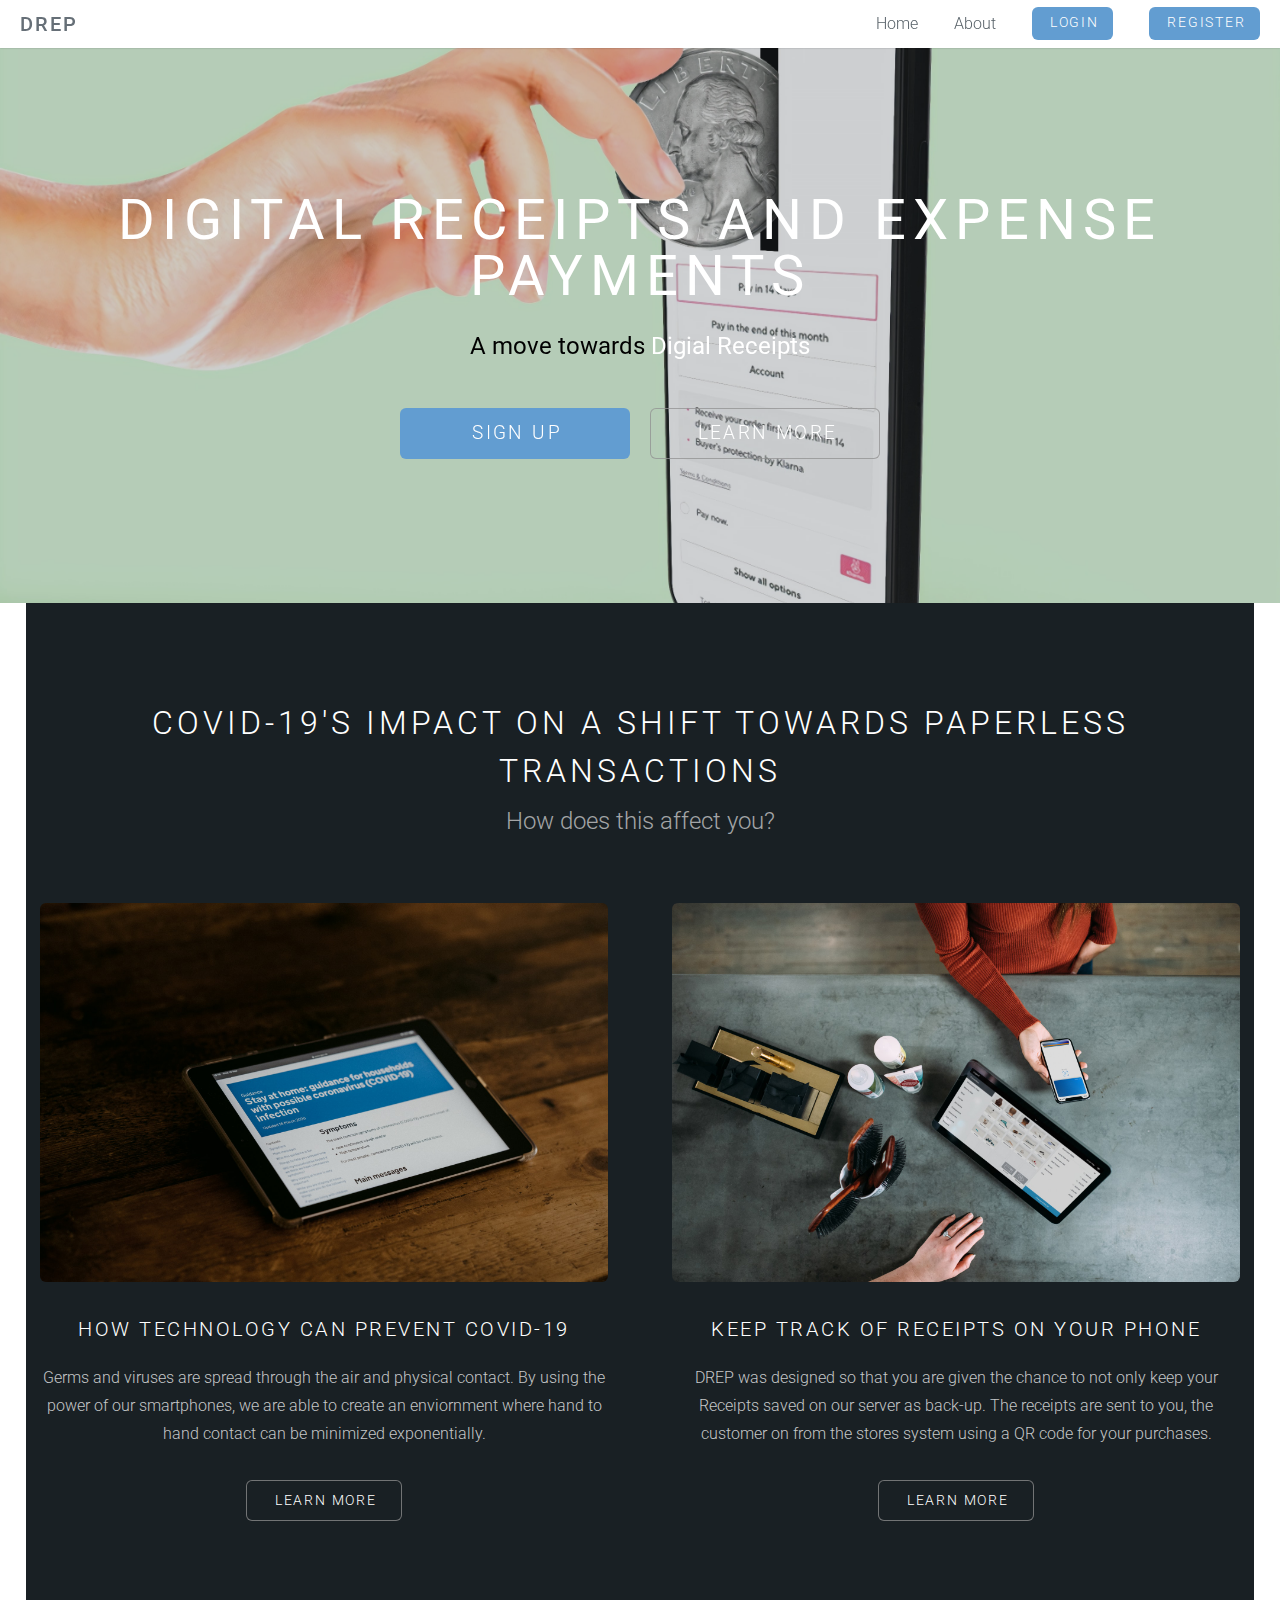
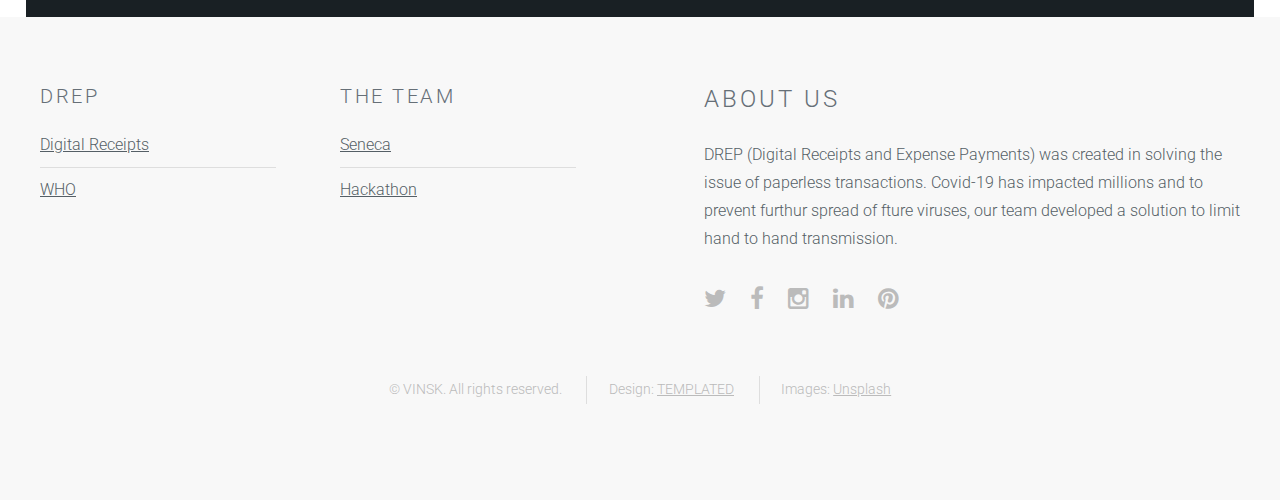
==== statics/index.html @ baed930c "second commit" ====
<!DOCTYPE HTML>
<!--
	Ion by TEMPLATED
	templated.co @templatedco
	Released for free under the Creative Commons Attribution 3.0 license (templated.co/license)
-->
<html>
	<head>
		<title>DREP</title>
		<meta http-equiv="content-type" content="text/html; charset=utf-8" />
		<meta name="description" content="" />
		<meta name="keywords" content="" />
		<!--[if lte IE 8]><script src="js/html5shiv.js"></script><![endif]-->
		<script src="js/jquery.min.js"></script>
		<script src="js/skel.min.js"></script>
		<script src="js/skel-layers.min.js"></script>
		<script src="js/init.js"></script>
<!--		<noscript>-->
			<link rel="stylesheet" href="css/skel.css" />
			<link rel="stylesheet" href="css/style.css" />
			<link rel="stylesheet" href="css/style-xlarge.css" />
<!--		</noscript>-->
	</head>
	<body id="top">

		<!-- Header -->
			<header id="header" class="skel-layers-fixed">
				<h1><a href="index.html">DREP</a></h1>
				<nav id="nav">
					<ul>
						<li><a href="index.html">Home</a></li>
						<li><a href="about.html">About</a></li>
						<li><a href="login.html" class="button special">Login</a></li>
						<li><a href="register.html" class="button special">Register</a></li>
					</ul>
				</nav>
			</header>

		<!-- Banner -->
			<section id="banner">
				<div class="inner">
					<h2>Digital Receipts and Expense Payments</h2>
					<p>A move towards <a href="about.html">Digial Receipts</a></p>
					<ul class="actions">
						<li><a href="register.html" class="button big special">Sign Up</a></li>
						<li><a href="about.html" class="button big alt">Learn More</a></li>
					</ul>
				</div>
			</section>

			
		<!-- Two -->
			<section id="two" class="wrapper style2">
				<header class="major">
					<h2>Covid-19's Impact on a shift towards paperless transactions</h2>
					<p>How does this affect you?</p>
				</header>
				<div class="container">
					<div class="row">
						<div class="6u">
							<section class="special">
								<a target="blank" href="https://www.who.int/" class="image fit"><img src="images/pic01.jpg" alt="" /></a>
								<h3>How Technology Can Prevent Covid-19</h3>
								<p>Germs and viruses are spread through the air and physical contact. By using the power of our smartphones, we are able to create an enviornment where hand to hand contact can be minimized exponentially. </p>
								<ul class="actions">
									<li><a target="blank" href="https://www.who.int/"  class="button alt">Learn More</a></li>
								</ul>
							</section>
						</div>
						<div class="6u">
							<section class="special">
								<a target="blank" href="https://www.usatoday.com/story/money/2019/11/25/receipts-101-digital-receipts-grow-popularity-but-paper-still-king/4180900002/" class="image fit"><img src="images/pic02.jpg" alt="" /></a>
								<h3>Keep Track Of Receipts On Your Phone</h3>
								<p> DREP was designed so that you are given the chance to not only keep your Receipts saved on our server as back-up. The receipts are sent to you, the customer on from the stores system using a QR code for your purchases.</p>
								<ul class="actions">
									<li><a  target="blank" href="https://www.usatoday.com/story/money/2019/11/25/receipts-101-digital-receipts-grow-popularity-but-paper-still-king/4180900002/" class="button alt">Learn More</a></li>
								</ul>
							</section>
						</div>
					</div>
				</div>
			</section>

	
			
		<!-- Footer -->
			<footer id="footer">
				<div class="container">
					<div class="row double">
						<div class="6u">
							<div class="row collapse-at-2">
								<div class="6u">
									<h3>DREP</h3>
									<ul class="alt">
										<li><a target="_blank" href="https://www.usatoday.com/story/money/2019/11/25/receipts-101-digital-receipts-grow-popularity-but-paper-still-king/4180900002/">Digital Receipts</a></li>
										<li><a  target="_blank" href="https://www.who.int/">WHO</a></li>
									</ul>
								</div>
								<div class="6u">
									<h3>The Team</h3>
									<ul class="alt">
										<li><a target="_blank" href="https://www.senecacollege.ca/home.html">Seneca</a></li>
										<li><a target="_blank"  href="https://www.senecacollege.ca/school/software-design-and-data-science/seneca-hackathon.html">Hackathon</a></li>
									</ul>
								</div>
							</div>
						</div>
						<div class="6u">
							<h2>About Us </h2>
							<p>DREP (Digital Receipts and Expense Payments) was created in solving the issue of paperless transactions. Covid-19 has impacted millions and to prevent furthur spread of fture viruses, our team developed a solution to limit hand to hand transmission.</p>
							<ul class="icons">
								<li><a href="#" class="icon fa-twitter"><span class="label">Twitter</span></a></li>
								<li><a href="#" class="icon fa-facebook"><span class="label">Facebook</span></a></li>
								<li><a href="#" class="icon fa-instagram"><span class="label">Instagram</span></a></li>
								<li><a href="#" class="icon fa-linkedin"><span class="label">LinkedIn</span></a></li>
								<li><a href="#" class="icon fa-pinterest"><span class="label">Pinterest</span></a></li>
							</ul>
						</div>
					</div>
					<ul class="copyright">
						<li>&copy; VINSK. All rights reserved.</li>
						<li>Design: <a href="http://templated.co">TEMPLATED</a></li>
						<li>Images: <a href="http://unsplash.com">Unsplash</a></li>
					</ul>
				</div>
			</footer>

	</body>
</html>
---- statics/css/skel.css ----
/* Resets (http://meyerweb.com/eric/tools/css/reset/ | v2.0 | 20110126 | License: none (public domain)) */

	html,body,div,span,applet,object,iframe,h1,h2,h3,h4,h5,h6,p,blockquote,pre,a,abbr,acronym,address,big,cite,code,del,dfn,em,img,ins,kbd,q,s,samp,small,strike,strong,sub,sup,tt,var,b,u,i,center,dl,dt,dd,ol,ul,li,fieldset,form,label,legend,table,caption,tbody,tfoot,thead,tr,th,td,article,aside,canvas,details,embed,figure,figcaption,footer,header,hgroup,menu,nav,output,ruby,section,summary,time,mark,audio,video{margin:0;padding:0;border:0;font-size:100%;font:inherit;vertical-align:baseline;}article,aside,details,figcaption,figure,footer,header,hgroup,menu,nav,section{display:block;}body{line-height:1;}ol,ul{list-style:none;}blockquote,q{quotes:none;}blockquote:before,blockquote:after,q:before,q:after{content:'';content:none;}table{border-collapse:collapse;border-spacing:0;}body{-webkit-text-size-adjust:none}

/* Box Model */

	*, *:before, *:after {
		-moz-box-sizing: border-box;
		-webkit-box-sizing: border-box;
		box-sizing: border-box;
	}

/* Container */

	body {
		/* min-width: (containers) */
		min-width: 1200px;

	}

	.container {
		margin-left: auto;
		margin-right: auto;
		
		/* width: (containers) */
		width: 1200px;
	}

	/* Modifiers */
	
		.container.small {
			/* width: (containers) * 0.75; */
			width: 900px;
		}

		.container.big {
			width: 100%;

			/* max-width: (containers) * 1.25; */
			max-width: 1500px;

			/* min-width: (containers); */
			min-width: 1200px;
		}

/* Grid */

	.\31 2u { width: 100% }
	.\31 1u { width: 91.6666666667% }
	.\31 0u { width: 83.3333333333% }
	.\39 u { width: 75% }
	.\38 u { width: 66.6666666667% }
	.\37 u { width: 58.3333333333% }
	.\36 u { width: 50% }
	.\35 u { width: 41.6666666667% }
	.\34 u { width: 33.3333333333% }
	.\33 u { width: 25% }
	.\32 u { width: 16.6666666667% }
	.\31 u { width: 8.3333333333% }
	.\-11u { margin-left: 91.6666666667% }
	.\-10u { margin-left: 83.3333333333% }
	.\-9u { margin-left: 75% }
	.\-8u { margin-left: 66.6666666667% }
	.\-7u { margin-left: 58.3333333333% }
	.\-6u { margin-left: 50% }
	.\-5u { margin-left: 41.6666666667% }
	.\-4u { margin-left: 33.3333333333% }
	.\-3u { margin-left: 25% }
	.\-2u { margin-left: 16.6666666667% }
	.\-1u { margin-left: 8.3333333333% }

	/* Rows */

		.row > * {
			float: left;
		}

		.row:after {
			content: '';
			display: block;
			clear: both;
			height: 0;
		}

		.row:first-child > * {
			padding-top: 0 !important;
		}

		.row.uniform > * > :first-child {
			margin-top: 0;
		}

		.row.uniform > * > :last-child {
			margin-bottom: 0;
		}

		/* Normal */

			.row > * {
				/* padding-left: (gutters.vertical) */
				padding-left: 4em;
			}

			.row + .row > * {
				/* padding: (gutters.horizontal) 0 0 (gutters.vertical) */
				padding: 0 0 0 4em;
			}

			.row {
				/* margin-left: -(gutters.vertical) */
				margin-left: -4em;
			}

			.row + .row.uniform > * {
				/* padding: (gutters.vertical) 0 0 (gutters.vertical) */
				padding: 4em 0 0 4em;
			}

		/* Flush */

			.row.flush > * {
				padding-left: 0;
			}

			.row + .row.flush > * {
				padding: 0;
			}

			.row.flush {
				margin-left: 0;
			}

			.row + .row.uniform.flush > * {
				padding: 0;
			}

		/* Quarter */

			.row.quarter > * {
				/* padding-left: (gutters.vertical * 0.25) */
				padding-left: 1em;
			}

			.row + .row.quarter > * {
				/* padding: (gutters.horizontal * 0.25) 0 0 (gutters.vertical * 0.25) */
				padding: 0 0 0 1em;
			}

			.row.quarter {
				/* margin-left: -(gutters.vertical * 0.25) */
				margin-left: -1em;
			}

			.row + .row.uniform.quarter > * {
				/* padding: (gutters.vertical * 0.25) 0 0 (gutters.vertical * 0.25) */
				padding: 1em 0 0 1em;
			}

		/* Half */

			.row.half > * {
				/* padding-left: (gutters.vertical * 0.5) */
				padding-left: 2em;
			}

			.row + .row.half > * {
				/* padding: (gutters.horizontal * 0.5) 0 0 (gutters.vertical * 0.5) */
				padding: 0 0 0 2em;
			}

			.row.half {
				/* margin-left: -(gutters.vertical * 0.5) */
				margin-left: -2em;
			}

			.row + .row.uniform.half > * {
				/* padding: (gutters.vertical * 0.5) 0 0 (gutters.vertical * 0.5) */
				padding: 2em 0 0 2em;
			}

		/* One and (a) Half */

			.row.oneandhalf > * {
				/* padding-left: (gutters.vertical * 1.5) */
				padding-left: 6em;
			}

			.row + .row.oneandhalf > * {
				/* padding: (gutters.horizontal * 1.5) 0 0 (gutters.vertical * 1.5) */
				padding: 0 0 0 6em;
			}

			.row.oneandhalf {
				/* margin-left: -(gutters.vertical * 1.5) */
				margin-left: -6em;
			}

			.row + .row.uniform.oneandhalf > * {
				/* padding: (gutters.vertical * 1.5) 0 0 (gutters.vertical * 1.5) */
				padding: 6em 0 0 6em;
			}

		/* Double */

			.row.double > * {
				/* padding-left: (gutters.vertical * 2) */
				padding-left: 8em;
			}

			.row + .row.double > * {
				/* padding: (gutters.horizontal * 2) 0 0 (gutters.vertical * 2) */
				padding: 0 0 0 8em;
			}

			.row.double {
				/* margin-left: -(gutters.vertical * 2) */
				margin-left: -8em;
			}

			.row + .row.uniform.double > * {
				/* padding: (gutters.vertical * 2) 0 0 (gutters.vertical * 2) */
				padding: 8em 0 0 8em;
			}

			.inner p {
				color: black;
				font-weight: 400;
			}
	
			.inner h2{
				color: black;
				font-weight: 400;
			}
---- statics/css/style.css ----
@charset "UTF-8";
@import url(font-awesome.min.css);
@import url("http://fonts.googleapis.com/css?family=Roboto:500,300");

/*
	Ion by TEMPLATED
	templated.co @templatedco
	Released for free under the Creative Commons Attribution 3.0 license (templated.co/license)
*/

/* Basic */

	body {
		background: #fff;
	}

	body, input, select, textarea {
		color: #555f66;
		font-family: "Roboto", Helvetica, sans-serif;
		font-size: 14pt;
		font-weight: 300;
		line-height: 1.75em;
	}

	a {
		color: #629DD1;
		text-decoration: underline;
	}

		a:hover {
			text-decoration: none;
		}

	strong, b {
		color: #666f77;
		font-weight: 500;
	}

	em, i {
		font-style: italic;
	}

	p {
		margin: 0 0 2em 0;
	}

	h1, h2, h3, h4, h5, h6 {
		color: #666f77;
		font-weight: 300;
		line-height: 1em;
		margin: 0 0 1em 0;
		text-transform: uppercase;
		letter-spacing: 0.125em;
	}

		h1 a, h2 a, h3 a, h4 a, h5 a, h6 a {
			color: inherit;
			text-decoration: none;
		}

	h2 {
		font-size: 1.5em;
		line-height: 1.5em;
	}

	h3 {
		font-size: 1.25em;
		line-height: 1.5em;
	}

	h4 {
		font-size: 1em;
		line-height: 1.5em;
	}

	h5 {
		font-size: 0.9em;
		line-height: 1.5em;
	}

	h6 {
		font-size: 0.7em;
		line-height: 1.5em;
	}

	sub {
		font-size: 0.8em;
		position: relative;
		top: 0.5em;
	}

	sup {
		font-size: 0.8em;
		position: relative;
		top: -0.5em;
	}

	hr {
		border: 0;
		border-bottom: solid 1px rgba(144, 144, 144, 0.25);
		margin: 3em 0;
	}

		hr.major {
			margin: 2em 0 5em 0;
		}

	blockquote {
		border-left: solid 4px rgba(144, 144, 144, 0.25);
		font-style: italic;
		margin: 0 0 2em 0;
		padding: 0.5em 0 0.5em 2em;
	}

	code {
		background: rgba(144, 144, 144, 0.075);
		border-radius: 6px;
		border: solid 1px rgba(144, 144, 144, 0.25);
		font-family: "Courier New", monospace;
		font-size: 0.9em;
		margin: 0 0.25em;
		padding: 0.25em 0.65em;
	}

	pre {
		-webkit-overflow-scrolling: touch;
		font-family: "Courier New", monospace;
		font-size: 0.9em;
		margin: 0 0 2em 0;
		overflow-x: auto;
	}

		pre code {
			display: block;
			line-height: 1.75em;
			padding: 1em 1.5em;
		}

	.align-left {
		text-align: left;
	}

	.align-center {
		text-align: center;
	}

	.align-right {
		text-align: right;
	}

/* Section/Article */

	section.special, article.special {
		text-align: center;
	}

	header p {
		color: #bbb;
		position: relative;
		margin: 0 0 1.5em 0;
	}

	header h2 + p {
		font-size: 1.25em;
		margin-top: -1em;
		line-height: 1.5em;
	}

	header h3 + p {
		font-size: 1.1em;
		margin-top: -0.85em;
		line-height: 1.5em;
	}

	header h4 + p,
	header h5 + p,
	header h6 + p {
		font-size: 0.9em;
		margin-top: -0.75em;
		line-height: 1.5em;
	}

	header.major {
		text-align: center;
		margin: 0 0 4em 0;
	}

		header.major h2 {
			font-size: 2em;
		}

		header.major h2 + p {
			font-size: 1.5em;
			margin: -1em 0 2em 0;
		}

/* Form */

.wrapper {
	margin-left: 2%;
	margin-right: 2%;
}

/* Box */

	.box {
		border-radius: 6px;
		border: solid 1px rgba(144, 144, 144, 0.25);
		margin-bottom: 2em;
		padding: 3em 2em;
	}

		.box > :last-child,
		.box > :last-child > :last-child,
		.box > :last-child > :last-child > :last-child {
			margin-bottom: 0;
		}

		.box.alt {
			border: 0;
			border-radius: 0;
			padding: 0;
		}

/* Icon */

	.icon {
		text-decoration: none;
		border-bottom: none;
		position: relative;
	}

		.icon:before {
			-moz-osx-font-smoothing: grayscale;
			-webkit-font-smoothing: antialiased;
			font-family: FontAwesome;
			font-style: normal;
			font-weight: normal;
			text-transform: none !important;
		}

		.icon > .label {
			display: none;
		}

		.icon.major {
			display: inline-block;
			margin: 0 0 1.25em 0;
			color: #ffffff;
			background: #629DD1;
			width: 3em;
			height: 3em;
			font-size: 2em;
			text-align: center;
			line-height: 3em;
			border-radius: 100%;
			box-shadow: 0 0 0 10px #fff, 0 0 0 11px rgba(144, 144, 144, 0.25);
		}

/* Image */

	.image {
		border-radius: 6px;
		border: 0;
		display: inline-block;
		position: relative;
	}

		.image img {
			border-radius: 6px;
			display: block;
		}

		.image.left {
			float: left;
			padding: 0 1.5em 1em 0;
			top: 0.25em;
		}

		.image.right {
			float: right;
			padding: 0 0 1em 1.5em;
			top: 0.25em;
		}

		.image.fit {
			display: block;
			margin: 0 0 2em 0;
			width: 100%;
		}

			.image.fit img {
				display: block;
				width: 100%;
			}

/* List */

	ol {
		list-style: decimal;
		margin: 0 0 2em 0;
		padding-left: 1.25em;
	}

		ol li {
			padding-left: 0.25em;
		}

	ul {
		list-style: disc;
		margin: 0 0 2em 0;
		padding-left: 1em;
	}

		ul li {
			padding-left: 0.5em;
		}

		ul.alt {
			list-style: none;
			padding-left: 0;
		}

			ul.alt li {
				border-top: solid 1px rgba(144, 144, 144, 0.25);
				padding: 0.5em 0;
			}

				ul.alt li:first-child {
					border-top: 0;
					padding-top: 0;
				}

		ul.icons {
			cursor: default;
			list-style: none;
			padding-left: 0;
		}

			ul.icons li {
				display: inline-block;
				padding: 0 1.25em 0 0;
			}

				ul.icons li:last-child {
					padding-right: 0;
				}

				ul.icons li .icon:before {
					font-size: 1.5em;
				}

		ul.actions {
			cursor: default;
			list-style: none;
			padding-left: 0;
		}

			ul.actions li {
				display: inline-block;
				padding: 0 1em 0 0;
				vertical-align: middle;
			}

				ul.actions li:last-child {
					padding-right: 0;
				}

			ul.actions.small li {
				padding: 0 0.5em 0 0;
			}

			ul.actions.vertical li {
				display: block;
				padding: 1em 0 0 0;
			}

				ul.actions.vertical li:first-child {
					padding-top: 0;
				}

				ul.actions.vertical li > * {
					margin-bottom: 0;
				}

			ul.actions.vertical.small li {
				padding: 0.5em 0 0 0;
			}

				ul.actions.vertical.small li:first-child {
					padding-top: 0;
				}

			ul.actions.fit {
				display: table;
				margin-left: -1em;
				padding: 0;
				table-layout: fixed;
				width: calc(100% + 1em);
			}

				ul.actions.fit li {
					display: table-cell;
					padding: 0 0 0 1em;
				}

					ul.actions.fit li > * {
						margin-bottom: 0;
					}

				ul.actions.fit.small {
					margin-left: -0.5em;
					width: calc(100% + 0.5em);
				}

					ul.actions.fit.small li {
						padding: 0 0 0 0.5em;
					}

	dl {
		margin: 0 0 2em 0;
	}

/* Table */

	.table-wrapper {
		-webkit-overflow-scrolling: touch;
		overflow-x: auto;
	}

	table {
		margin: 0 0 2em 0;
		width: 100%;
	}

		table tbody tr {
			border: solid 1px rgba(144, 144, 144, 0.25);
			border-left: 0;
			border-right: 0;
		}

			table tbody tr:nth-child(2n + 1) {
				background-color: rgba(144, 144, 144, 0.075);
			}

		table td {
			padding: 0.75em 0.75em;
		}

		table th {
			color: #666f77;
			font-size: 0.9em;
			font-weight: 500;
			padding: 0 0.75em 0.75em 0.75em;
			text-align: left;
		}

		table thead {
			border-bottom: solid 2px rgba(144, 144, 144, 0.25);
		}

		table tfoot {
			border-top: solid 2px rgba(144, 144, 144, 0.25);
		}

		table.alt {
			border-collapse: separate;
		}

			table.alt tbody tr td {
				border: solid 1px rgba(144, 144, 144, 0.25);
				border-left-width: 0;
				border-top-width: 0;
			}

				table.alt tbody tr td:first-child {
					border-left-width: 1px;
				}

			table.alt tbody tr:first-child td {
				border-top-width: 1px;
			}

			table.alt thead {
				border-bottom: 0;
			}

			table.alt tfoot {
				border-top: 0;
			}

/* Button */

	input[type="submit"],
	input[type="reset"],
	input[type="button"],
	.button {
		-moz-appearance: none;
		-webkit-appearance: none;
		-o-appearance: none;
		-ms-appearance: none;
		appearance: none;
		-moz-transition: background-color 0.2s ease-in-out, color 0.2s ease-in-out;
		-webkit-transition: background-color 0.2s ease-in-out, color 0.2s ease-in-out;
		-o-transition: background-color 0.2s ease-in-out, color 0.2s ease-in-out;
		-ms-transition: background-color 0.2s ease-in-out, color 0.2s ease-in-out;
		transition: background-color 0.2s ease-in-out, color 0.2s ease-in-out;
		background-color: #192024;
		border-radius: 6px;
		border: 0;
		color: #ffffff !important;
		cursor: pointer;
		display: inline-block;
		font-weight: 300;
		text-transform: uppercase;
		letter-spacing: 0.125em;
		font-size: 0.9em;
		height: 2.85em;
		line-height: 2.85em;
		padding: 0 1.75em;
		text-align: center;
		text-decoration: none;
		white-space: nowrap;
		text-indent: 0.25em;
	}

		input[type="submit"]:hover,
		input[type="reset"]:hover,
		input[type="button"]:hover,
		.button:hover {
			background-color: #232d33;
		}

		input[type="submit"]:active,
		input[type="reset"]:active,
		input[type="button"]:active,
		.button:active {
			background-color: #0f1315;
		}

		input[type="submit"].icon,
		input[type="reset"].icon,
		input[type="button"].icon,
		.button.icon {
			padding-left: 1.35em;
		}

			input[type="submit"].icon:before,
			input[type="reset"].icon:before,
			input[type="button"].icon:before,
			.button.icon:before {
				margin-right: 0.5em;
			}

		input[type="submit"].fit,
		input[type="reset"].fit,
		input[type="button"].fit,
		.button.fit {
			display: block;
			margin: 0 0 1em 0;
			width: 100%;
		}

		input[type="submit"].small,
		input[type="reset"].small,
		input[type="button"].small,
		.button.small {
			font-size: 0.7em;
		}

		input[type="submit"].big,
		input[type="reset"].big,
		input[type="button"].big,
		.button.big {
			font-size: 1.2em;
			height: 2.65em;
			line-height: 2.65em;
		}

		input[type="submit"].alt,
		input[type="reset"].alt,
		input[type="button"].alt,
		.button.alt {
			background-color: transparent;
			box-shadow: inset 0 0 0 1px rgba(144, 144, 144, 0.25);
			color: #666f77 !important;
		}

			input[type="submit"].alt:hover,
			input[type="reset"].alt:hover,
			input[type="button"].alt:hover,
			.button.alt:hover {
				background-color: rgba(144, 144, 144, 0.075);
			}

			input[type="submit"].alt:active,
			input[type="reset"].alt:active,
			input[type="button"].alt:active,
			.button.alt:active {
				background-color: rgba(144, 144, 144, 0.2);
			}

			input[type="submit"].alt.icon:before,
			input[type="reset"].alt.icon:before,
			input[type="button"].alt.icon:before,
			.button.alt.icon:before {
				color: #bbb;
			}

		input[type="submit"].special,
		input[type="reset"].special,
		input[type="button"].special,
		.button.special {
			background-color: #629DD1;
			color: #ffffff !important;
		}

			input[type="submit"].special:hover,
			input[type="reset"].special:hover,
			input[type="button"].special:hover,
			.button.special:hover {
				background-color: #76a9d7;
			}

			input[type="submit"].special:active,
			input[type="reset"].special:active,
			input[type="button"].special:active,
			.button.special:active {
				background-color: #4e91cb;
			}

		input[type="submit"].disabled, input[type="submit"]:disabled,
		input[type="reset"].disabled,
		input[type="reset"]:disabled,
		input[type="button"].disabled,
		input[type="button"]:disabled,
		.button.disabled,
		.button:disabled {
			background-color: #555f66 !important;
			box-shadow: inset 0 -0.15em 0 0 rgba(0, 0, 0, 0.15);
			color: #fff !important;
			cursor: default;
			opacity: 0.25;
		}

/* Wrapper */

	.wrapper {
		padding: 6em 0 4em 0;
	}

		.wrapper.style1 {
			background: #fff;
			color: #555f66;
		}

		.wrapper.style2 {
			background: #192024;
			color: #c5c7c8;
		}

			.wrapper.style2 h2, .wrapper.style2 h3, .wrapper.style2 h4, .wrapper.style2 h5, .wrapper.style2 h6 {
				color: #ffffff;
			}

			.wrapper.style2 header p {
				color: #a3a5a7;
			}

			.wrapper.style2 .button.alt {
				box-shadow: inset 0 0 0 1px rgba(144, 144, 144, 0.75);
				color: #ffffff !important;
			}

				.wrapper.style2 .button.alt:hover {
					background-color: rgba(144, 144, 144, 0.275);
				}

				.wrapper.style2 .button.alt:active {
					background-color: rgba(144, 144, 144, 0.4);
				}

				.wrapper.style2 .button.alt.icon:before {
					color: #a3a5a7;
				}

/* Header */

	#skel-layers-wrapper {
		padding-top: 3em;
	}

	#header {
		background: #fff;
		color: #555f66;
		cursor: default;
		height: 3em;
		left: 0;
		line-height: 3em;
		position: fixed;
		top: 0;
		width: 100%;
		z-index: 10000;
		box-shadow: 0 0 0.1em 0 rgba(0, 0, 0, 0.25);
	}

		#header h1 {
			color: #666f77;
			font-weight: 500;
			height: inherit;
			left: 1.25em;
			line-height: inherit;
			margin: 0;
			padding: 0;
			position: absolute;
			top: 0;
		}

			#header h1 a {
				font-size: 1.25em;
			}

		#header nav {
			height: inherit;
			line-height: inherit;
			position: absolute;
			right: 1.25em;
			top: 0;
			vertical-align: middle;
		}

			#header nav > ul {
				list-style: none;
				margin: 0;
				padding-left: 0;
			}

				#header nav > ul > li {
					border-radius: 6px;
					display: inline-block;
					margin-left: 2em;
					padding-left: 0;
				}

					#header nav > ul > li a {
						-moz-transition: color 0.2s ease-in-out;
						-webkit-transition: color 0.2s ease-in-out;
						-o-transition: color 0.2s ease-in-out;
						-ms-transition: color 0.2s ease-in-out;
						transition: color 0.2s ease-in-out;
						color: #555f66;
						display: inline-block;
						text-decoration: none;
					}

						#header nav > ul > li a:hover {
							color: #629DD1;
						}

					#header nav > ul > li:first-child {
						margin-left: 0;
					}

					#header nav > ul > li .button {
						height: 2.25em;
						line-height: 2.25em;
						margin-bottom: 0;
						padding: 0 1em;
						position: relative;
						top: -0.075em;
						vertical-align: middle;
					}

		#header .container {
			position: relative;
		}

			#header .container h1 {
				left: 0;
			}

			#header .container nav {
				right: 0;
			}

/* Banner */

	#banner {
		background-color: #666666;
		background-image: url("../images/banner.jpg");
		background-size: cover;
		background-position: center center;
		background-repeat: no-repeat;
		color: #d8d8d8;
		padding: 14em 0;
		text-align: center;
		position: relative;
	}

		#banner:before {
			content: '';
			position: absolute;
			left: 0;
			top: 0;
			width: 100%;
			height: 100%;
			background: rgba(64, 72, 80, 0.25);
		}

		#banner .inner {
			position: relative;
			z-index: 1;
		}

			#banner .inner :last-child {
				margin-bottom: 0;
			}

		#banner h2, #banner h3, #banner h4, #banner h5, #banner h6 {
			color: #ffffff;
		}

		#banner .button.alt {
			box-shadow: inset 0 0 0 1px rgba(144, 144, 144, 0.75);
			color: #ffffff !important;
		}

			#banner .button.alt:hover {
				background-color: rgba(144, 144, 144, 0.275);
			}

			#banner .button.alt:active {
				background-color: rgba(144, 144, 144, 0.4);
			}

			#banner .button.alt.icon:before {
				color: #c1c1c1;
			}

		#banner .button {
			min-width: 12em;
		}

		#banner h2 {
			font-size: 3.5em;
			line-height: 1em;
			margin: 0 0 0.5em 0;
			padding: 0;
		}

		#banner p {
			font-size: 1.5em;
			margin-bottom: 2em;
		}

			#banner p a {
				color: #ffffff;
				text-decoration: none;
			}

		.inner p {
			color: black;
			font-weight: 400;
		}

		.inner h2{
			color: black;
			font-weight: 400;
		}
		
/* Footer */

	#footer {
		background: #f8f8f8;
		padding: 4em 0 6em 0;
	}

		#footer a {
			color: inherit;
		}

		#footer .copyright {
			color: #bbb;
			font-size: 0.9em;
			margin: 2em 0 0 0;
			padding: 0;
			text-align: center;
		}

			#footer .copyright li {
				border-left: solid 1px rgba(144, 144, 144, 0.25);
				display: inline-block;
				list-style: none;
				margin-left: 1.5em;
				padding-left: 1.5em;
			}

				#footer .copyright li:first-child {
					border-left: 0;
					margin-left: 0;
					padding-left: 0;
				}

		#footer .icons a {
			color: #bbb;
		}
---- statics/css/style-xlarge.css ----
/*
	Ion by TEMPLATED
	templated.co @templatedco
	Released for free under the Creative Commons Attribution 3.0 license (templated.co/license)
*/

/* Basic */

	body, input, select, textarea {
		font-size: 12pt;
	}

/* Banner */

	#banner {
		padding: 9em 0;
	}

	.inner p {
		color: black;
		font-weight: 400;
	}

	.inner h2{
		color: black;
		font-weight: 400;
	}
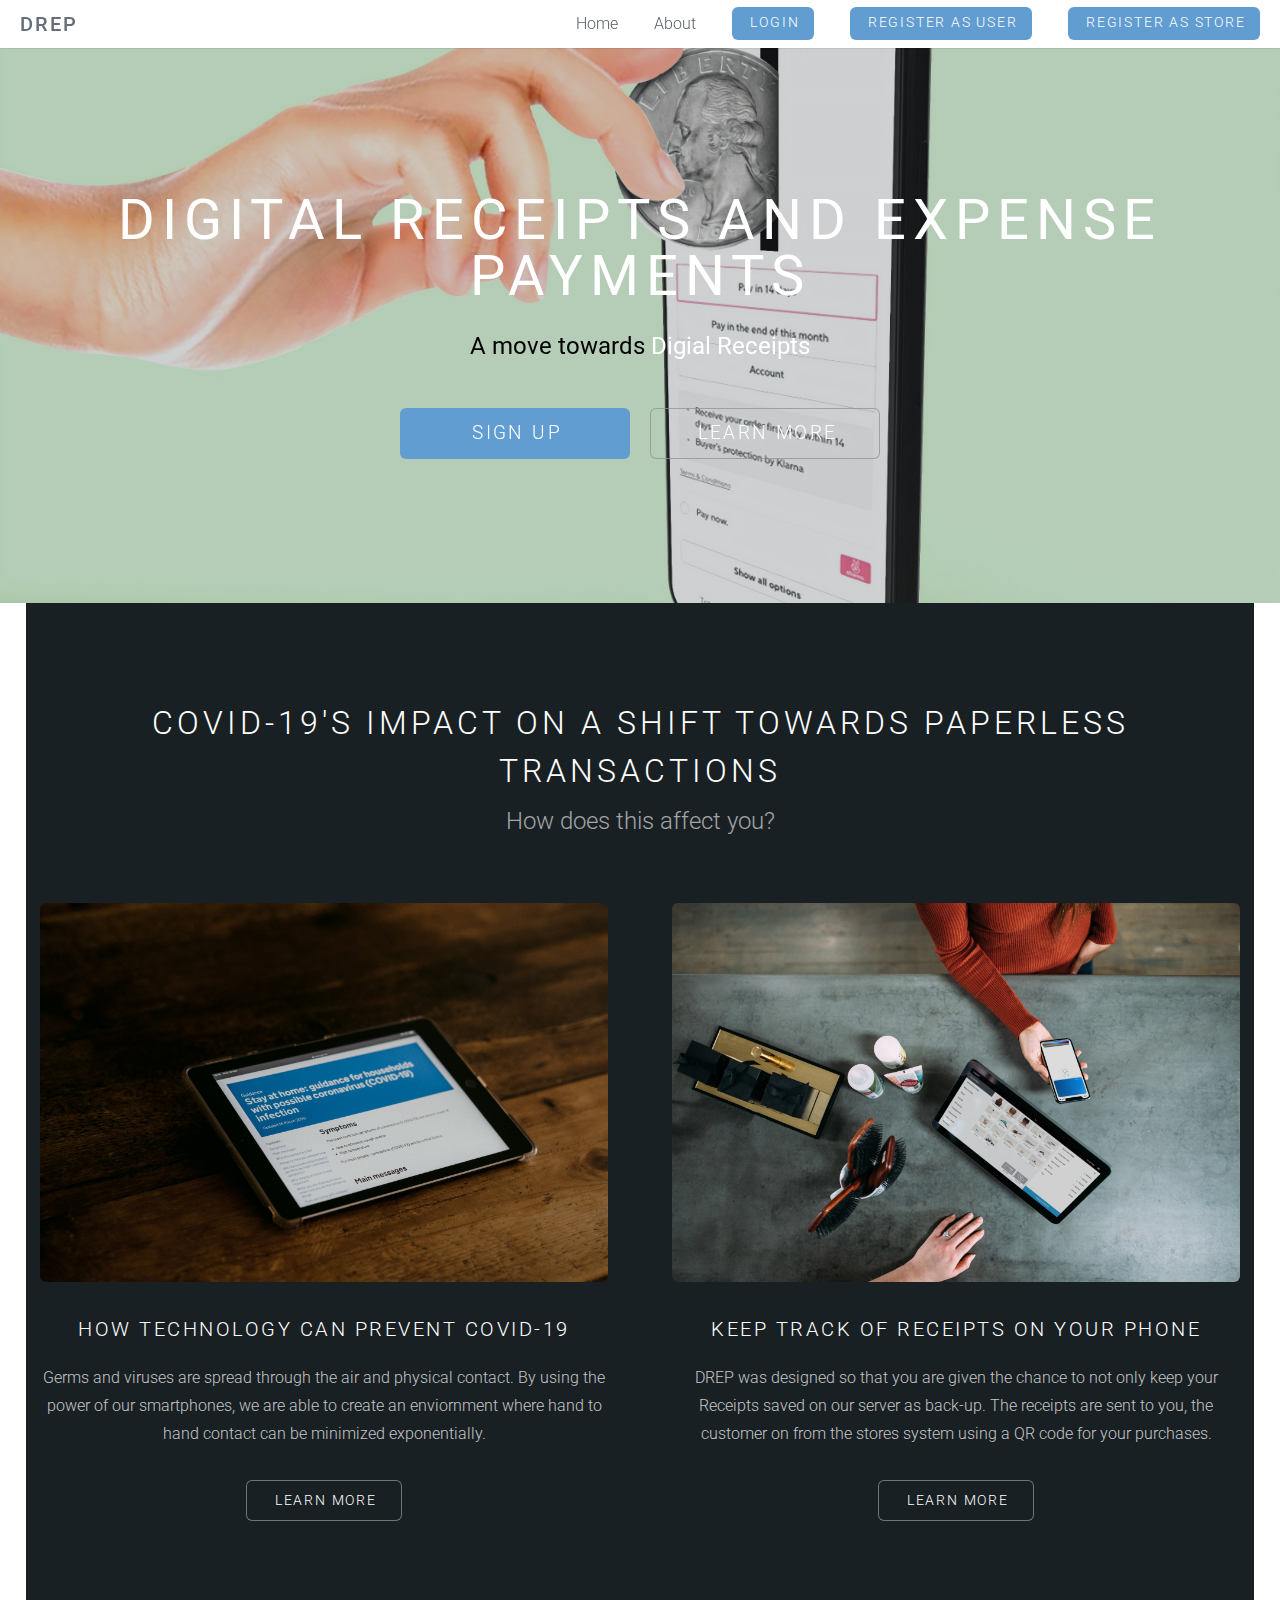
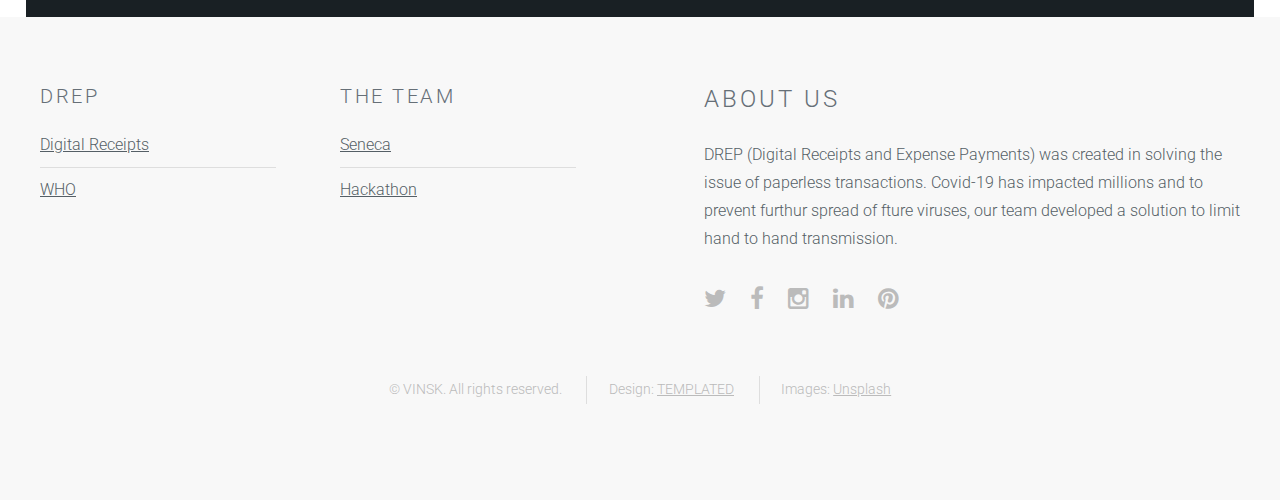
==== commit e5b4e141: "final commit" ====
--- a/statics/index.html
+++ b/statics/index.html
@@ -1,129 +1,131 @@
-<!DOCTYPE HTML>
-<!--
-	Ion by TEMPLATED
-	templated.co @templatedco
-	Released for free under the Creative Commons Attribution 3.0 license (templated.co/license)
--->
-<html>
-	<head>
-		<title>DREP</title>
-		<meta http-equiv="content-type" content="text/html; charset=utf-8" />
-		<meta name="description" content="" />
-		<meta name="keywords" content="" />
-		<!--[if lte IE 8]><script src="js/html5shiv.js"></script><![endif]-->
-		<script src="js/jquery.min.js"></script>
-		<script src="js/skel.min.js"></script>
-		<script src="js/skel-layers.min.js"></script>
-		<script src="js/init.js"></script>
-<!--		<noscript>-->
-			<link rel="stylesheet" href="css/skel.css" />
-			<link rel="stylesheet" href="css/style.css" />
-			<link rel="stylesheet" href="css/style-xlarge.css" />
-<!--		</noscript>-->
-	</head>
-	<body id="top">
-
-		<!-- Header -->
-			<header id="header" class="skel-layers-fixed">
-				<h1><a href="index.html">DREP</a></h1>
-				<nav id="nav">
-					<ul>
-						<li><a href="index.html">Home</a></li>
-						<li><a href="about.html">About</a></li>
-						<li><a href="login.html" class="button special">Login</a></li>
-						<li><a href="register.html" class="button special">Register</a></li>
-					</ul>
-				</nav>
-			</header>
-
-		<!-- Banner -->
-			<section id="banner">
-				<div class="inner">
-					<h2>Digital Receipts and Expense Payments</h2>
-					<p>A move towards <a href="about.html">Digial Receipts</a></p>
-					<ul class="actions">
-						<li><a href="register.html" class="button big special">Sign Up</a></li>
-						<li><a href="about.html" class="button big alt">Learn More</a></li>
-					</ul>
-				</div>
-			</section>
-
-			
-		<!-- Two -->
-			<section id="two" class="wrapper style2">
-				<header class="major">
-					<h2>Covid-19's Impact on a shift towards paperless transactions</h2>
-					<p>How does this affect you?</p>
-				</header>
-				<div class="container">
-					<div class="row">
-						<div class="6u">
-							<section class="special">
-								<a target="blank" href="https://www.who.int/" class="image fit"><img src="images/pic01.jpg" alt="" /></a>
-								<h3>How Technology Can Prevent Covid-19</h3>
-								<p>Germs and viruses are spread through the air and physical contact. By using the power of our smartphones, we are able to create an enviornment where hand to hand contact can be minimized exponentially. </p>
-								<ul class="actions">
-									<li><a target="blank" href="https://www.who.int/"  class="button alt">Learn More</a></li>
-								</ul>
-							</section>
-						</div>
-						<div class="6u">
-							<section class="special">
-								<a target="blank" href="https://www.usatoday.com/story/money/2019/11/25/receipts-101-digital-receipts-grow-popularity-but-paper-still-king/4180900002/" class="image fit"><img src="images/pic02.jpg" alt="" /></a>
-								<h3>Keep Track Of Receipts On Your Phone</h3>
-								<p> DREP was designed so that you are given the chance to not only keep your Receipts saved on our server as back-up. The receipts are sent to you, the customer on from the stores system using a QR code for your purchases.</p>
-								<ul class="actions">
-									<li><a  target="blank" href="https://www.usatoday.com/story/money/2019/11/25/receipts-101-digital-receipts-grow-popularity-but-paper-still-king/4180900002/" class="button alt">Learn More</a></li>
-								</ul>
-							</section>
-						</div>
-					</div>
-				</div>
-			</section>
-
-	
-			
-		<!-- Footer -->
-			<footer id="footer">
-				<div class="container">
-					<div class="row double">
-						<div class="6u">
-							<div class="row collapse-at-2">
-								<div class="6u">
-									<h3>DREP</h3>
-									<ul class="alt">
-										<li><a target="_blank" href="https://www.usatoday.com/story/money/2019/11/25/receipts-101-digital-receipts-grow-popularity-but-paper-still-king/4180900002/">Digital Receipts</a></li>
-										<li><a  target="_blank" href="https://www.who.int/">WHO</a></li>
-									</ul>
-								</div>
-								<div class="6u">
-									<h3>The Team</h3>
-									<ul class="alt">
-										<li><a target="_blank" href="https://www.senecacollege.ca/home.html">Seneca</a></li>
-										<li><a target="_blank"  href="https://www.senecacollege.ca/school/software-design-and-data-science/seneca-hackathon.html">Hackathon</a></li>
-									</ul>
-								</div>
-							</div>
-						</div>
-						<div class="6u">
-							<h2>About Us </h2>
-							<p>DREP (Digital Receipts and Expense Payments) was created in solving the issue of paperless transactions. Covid-19 has impacted millions and to prevent furthur spread of fture viruses, our team developed a solution to limit hand to hand transmission.</p>
-							<ul class="icons">
-								<li><a href="#" class="icon fa-twitter"><span class="label">Twitter</span></a></li>
-								<li><a href="#" class="icon fa-facebook"><span class="label">Facebook</span></a></li>
-								<li><a href="#" class="icon fa-instagram"><span class="label">Instagram</span></a></li>
-								<li><a href="#" class="icon fa-linkedin"><span class="label">LinkedIn</span></a></li>
-								<li><a href="#" class="icon fa-pinterest"><span class="label">Pinterest</span></a></li>
-							</ul>
-						</div>
-					</div>
-					<ul class="copyright">
-						<li>&copy; VINSK. All rights reserved.</li>
-						<li>Design: <a href="http://templated.co">TEMPLATED</a></li>
-						<li>Images: <a href="http://unsplash.com">Unsplash</a></li>
-					</ul>
-				</div>
-			</footer>
-
-	</body>
+<!DOCTYPE HTML>
+<!--
+	Ion by TEMPLATED
+	templated.co @templatedco
+	Released for free under the Creative Commons Attribution 3.0 license (templated.co/license)
+-->
+<html>
+	<head>
+		<title>DREP</title>
+		<meta http-equiv="content-type" content="text/html; charset=utf-8" />
+		<meta name="description" content="" />
+		<meta name="keywords" content="" />
+		<!--[if lte IE 8]><script src="js/html5shiv.js"></script><![endif]-->
+		<script src="js/jquery.min.js"></script>
+		<script src="js/skel.min.js"></script>
+		<script src="js/skel-layers.min.js"></script>
+		<script src="js/init.js"></script>
+<!--		<noscript>-->
+			<link rel="stylesheet" href="css/skel.css" />
+			<link rel="stylesheet" href="css/style.css" />
+			<link rel="stylesheet" href="css/style-xlarge.css" />
+<!--		</noscript>-->
+	</head>
+	<body id="top">
+
+		<!-- Header -->
+			<header id="header" class="skel-layers-fixed">
+				<h1><a href="index.html">DREP</a></h1>
+				<nav id="nav">
+					<ul>
+						<li><a href="index.html">Home</a></li>
+						<li><a href="about.html">About</a></li>
+						<li><a href="login.html" class="button special">Login</a></li>
+						<li><a href="userSignUp.html" class="button special">Register as User</a></li>
+						<li><a href="storeSignUp.html" class="button special">Register as Store</a></li>
+
+					</ul>
+				</nav>
+			</header>
+
+		<!-- Banner -->
+			<section id="banner">
+				<div class="inner">
+					<h2>Digital Receipts and Expense Payments</h2>
+					<p>A move towards <a href="about.html">Digial Receipts</a></p>
+					<ul class="actions">
+						<li><a href="register.html" class="button big special">Sign Up</a></li>
+						<li><a href="about.html" class="button big alt">Learn More</a></li>
+					</ul>
+				</div>
+			</section>
+
+			
+		<!-- Two -->
+			<section id="two" class="wrapper style2">
+				<header class="major">
+					<h2>Covid-19's Impact on a shift towards paperless transactions</h2>
+					<p>How does this affect you?</p>
+				</header>
+				<div class="container">
+					<div class="row">
+						<div class="6u">
+							<section class="special">
+								<a target="blank" href="https://www.who.int/" class="image fit"><img src="images/pic01.jpg" alt="" /></a>
+								<h3>How Technology Can Prevent Covid-19</h3>
+								<p>Germs and viruses are spread through the air and physical contact. By using the power of our smartphones, we are able to create an enviornment where hand to hand contact can be minimized exponentially. </p>
+								<ul class="actions">
+									<li><a target="blank" href="https://www.who.int/"  class="button alt">Learn More</a></li>
+								</ul>
+							</section>
+						</div>
+						<div class="6u">
+							<section class="special">
+								<a target="blank" href="https://www.usatoday.com/story/money/2019/11/25/receipts-101-digital-receipts-grow-popularity-but-paper-still-king/4180900002/" class="image fit"><img src="images/pic02.jpg" alt="" /></a>
+								<h3>Keep Track Of Receipts On Your Phone</h3>
+								<p> DREP was designed so that you are given the chance to not only keep your Receipts saved on our server as back-up. The receipts are sent to you, the customer on from the stores system using a QR code for your purchases.</p>
+								<ul class="actions">
+									<li><a  target="blank" href="https://www.usatoday.com/story/money/2019/11/25/receipts-101-digital-receipts-grow-popularity-but-paper-still-king/4180900002/" class="button alt">Learn More</a></li>
+								</ul>
+							</section>
+						</div>
+					</div>
+				</div>
+			</section>
+
+	
+			
+		<!-- Footer -->
+			<footer id="footer">
+				<div class="container">
+					<div class="row double">
+						<div class="6u">
+							<div class="row collapse-at-2">
+								<div class="6u">
+									<h3>DREP</h3>
+									<ul class="alt">
+										<li><a target="_blank" href="https://www.usatoday.com/story/money/2019/11/25/receipts-101-digital-receipts-grow-popularity-but-paper-still-king/4180900002/">Digital Receipts</a></li>
+										<li><a  target="_blank" href="https://www.who.int/">WHO</a></li>
+									</ul>
+								</div>
+								<div class="6u">
+									<h3>The Team</h3>
+									<ul class="alt">
+										<li><a target="_blank" href="https://www.senecacollege.ca/home.html">Seneca</a></li>
+										<li><a target="_blank"  href="https://www.senecacollege.ca/school/software-design-and-data-science/seneca-hackathon.html">Hackathon</a></li>
+									</ul>
+								</div>
+							</div>
+						</div>
+						<div class="6u">
+							<h2>About Us </h2>
+							<p>DREP (Digital Receipts and Expense Payments) was created in solving the issue of paperless transactions. Covid-19 has impacted millions and to prevent furthur spread of fture viruses, our team developed a solution to limit hand to hand transmission.</p>
+							<ul class="icons">
+								<li><a href="#" class="icon fa-twitter"><span class="label">Twitter</span></a></li>
+								<li><a href="#" class="icon fa-facebook"><span class="label">Facebook</span></a></li>
+								<li><a href="#" class="icon fa-instagram"><span class="label">Instagram</span></a></li>
+								<li><a href="#" class="icon fa-linkedin"><span class="label">LinkedIn</span></a></li>
+								<li><a href="#" class="icon fa-pinterest"><span class="label">Pinterest</span></a></li>
+							</ul>
+						</div>
+					</div>
+					<ul class="copyright">
+						<li>&copy; VINSK. All rights reserved.</li>
+						<li>Design: <a href="http://templated.co">TEMPLATED</a></li>
+						<li>Images: <a href="http://unsplash.com">Unsplash</a></li>
+					</ul>
+				</div>
+			</footer>
+
+	</body>
 </html>